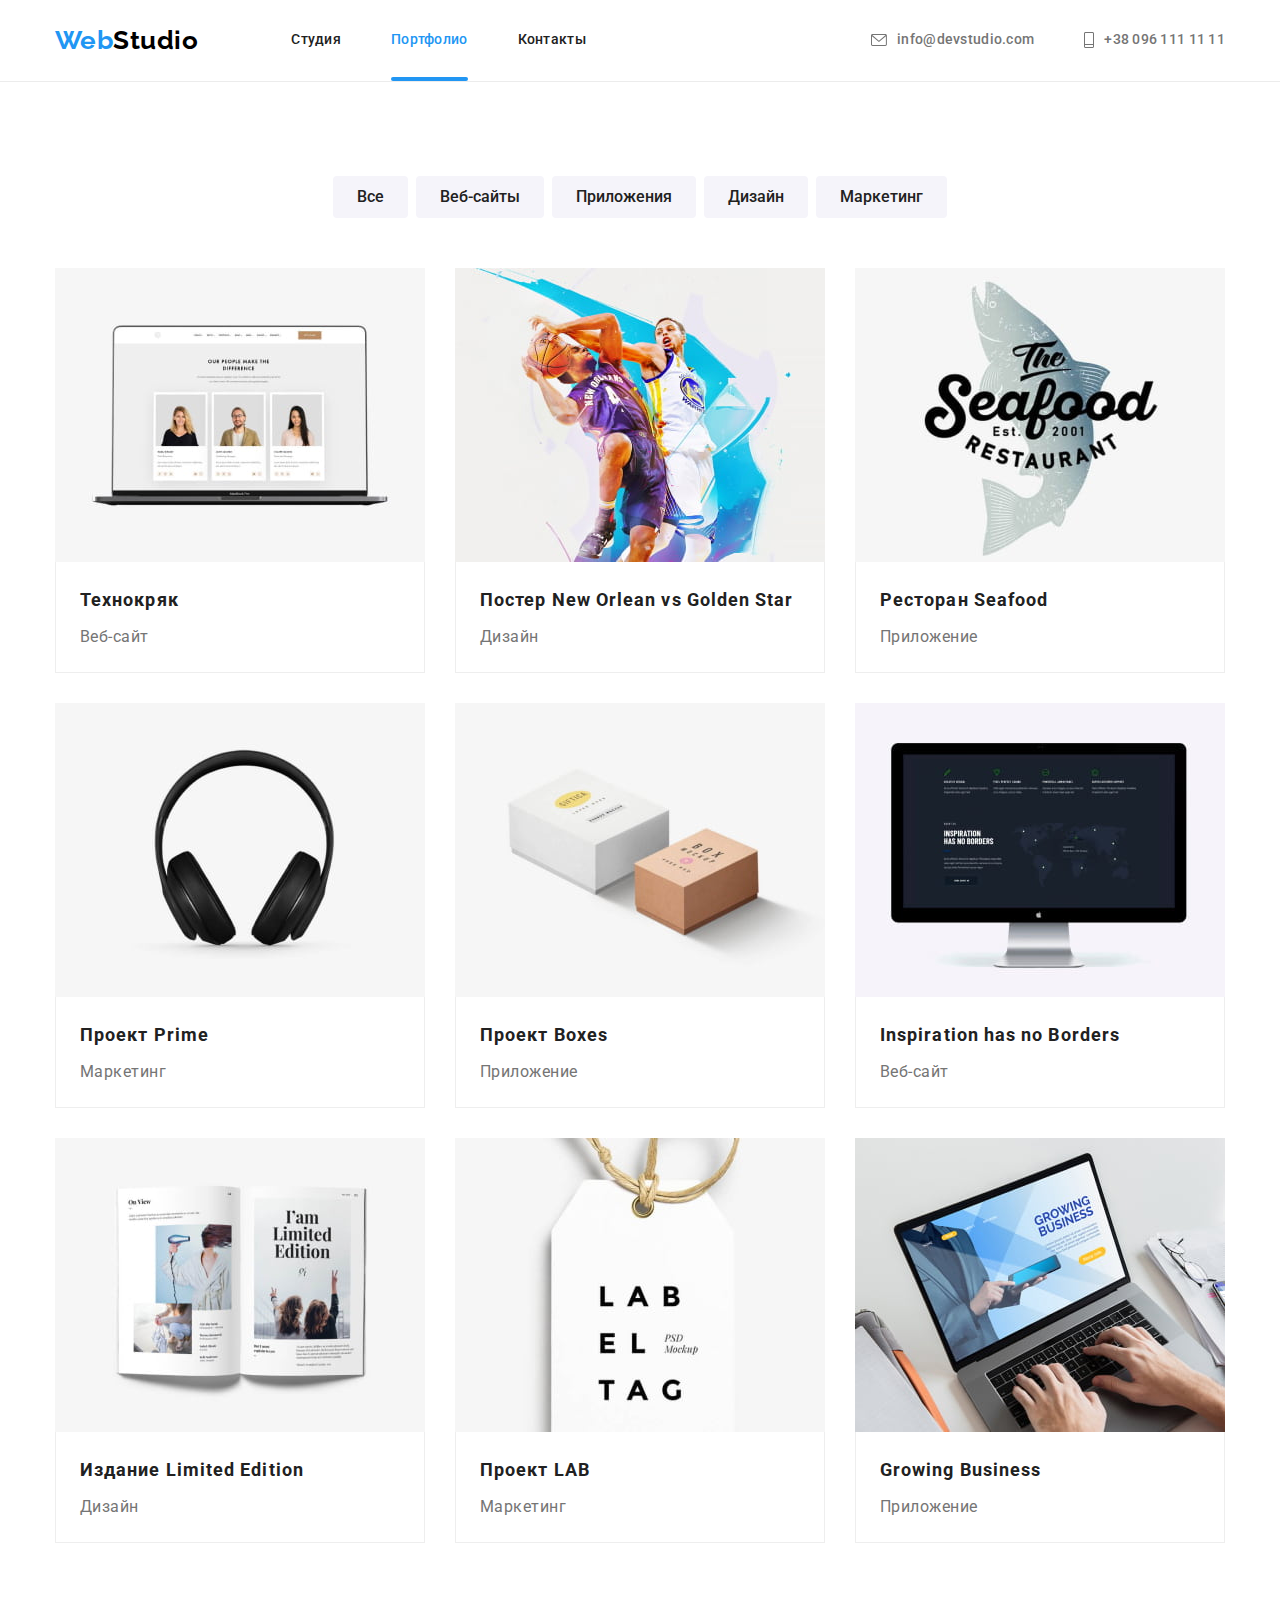
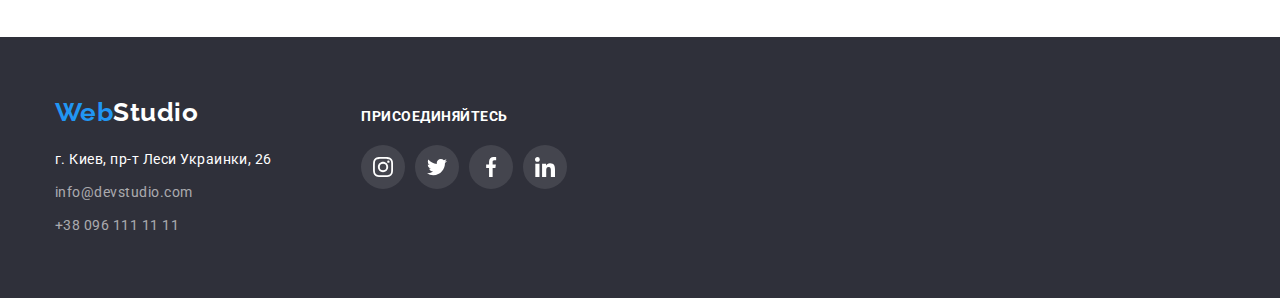
==== portfolio.html @ 6e05fd4c "Initial commit" ====
<!DOCTYPE html>
<html lang="ru">
<head>
    <meta charset="UTF-8">
    <meta http-equiv="X-UA-Compatible" content="IE=edge">
    <meta name="viewport" content="width=device-width, initial-scale=1.0">
    <title>WebStudio</title>
    <link rel="preconnect" href="https://fonts.googleapis.com">
    <link rel="preconnect" href="https://fonts.gstatic.com" crossorigin>
    <link href="https://fonts.googleapis.com/css2?family=Raleway:wght@700&family=Roboto:wght@400;500;700;900&display=swap" rel="stylesheet">
    <link rel="stylesheet" href="https://cdnjs.cloudflare.com/ajax/libs/modern-normalize/1.1.0/modern-normalize.min.css">
    <link rel="stylesheet" href="./css/styles.css">
</head>
<body>
    <header>
        <div class="container">
            <div class="main-nav">
                <nav class="nav-site">
                    <a href="./index.html" class="logo logo-header"><span class="accent">Web</span>Studio</a>
                    <ul class="nav-list">
                        <li class="nav-item"><a href="./index.html" class="nav-link">Студия</a></li>
                        <li class="nav-item"><a href="./portfolio.html" class="nav-link current">Портфолио</a></li>
                        <li class="nav-item"><a href="" class="nav-link">Контакты</a></li>
                    </ul>
                </nav>
                <ul class="auth-nav">
                    <li class="auth-item">
                        <a href="mailto:info@devstudio.com" class="auth-link" aria-label="Письмо с конвертом">
                            <svg class="header-icon" width="16" height="12">
                                <use href="./images/icons.svg#icon-letter"></use>
                            </svg>
                            info@devstudio.com</a>
                    </li>
                    <li class="auth-item">
                        <a href="tel:+380961111111" class="auth-link" aria-label="Телефон">
                            <svg class="header-icon" width="10" height="16">
                                <use href="./images/icons.svg#icon-telephone"></use>
                            </svg>
                            +38 096 111 11 11</a>
                    </li>
                </ul>
            </div>
        </div>
    </header>
    <main>
        <!-- project section -->
        <section class="section">
            <div class="container">
                <h1 class="hidden">Наши проекты</h1>
                <div class="filter-box">
                    <ul class="filter-list">
                        <li class="filter-item">
                            <button type="button" class="filter active">Все</button>
                        </li>
                        <li class="filter-item">
                            <button type="button" class="filter">Веб-сайты</button>
                        </li>
                        <li class="filter-item">
                            <button type="button" class="filter">Приложения</button>
                        </li>
                        <li class="filter-item">
                            <button type="button" class="filter">Дизайн</button>
                        </li>
                        <li class="filter-item">
                            <button type="button" class="filter">Маркетинг</button>
                        </li>
                    </ul>
                </div>
                <div class="projects">
                    <ul class="projects-list">
                        <li class="projects-item">
                                <a href="" class="projects-item-link">
                                    <div class="project-wrapper">
                                        <img class="project-img" src="./images/project1.jpg" width="370" height="294" alt="Веб-сайт">
                                        <div class="project-overlay">
                                            <p class="project-hover-text">Ресурс предлагает комплексные предложения с разным уровнем функционала и сервисов.
                                                Все это позволит посетителю получить исчерпывающие сведения о компании или частном лице.</p>
                                        </div>
                                    </div>
                                    <div class="project-description">
                                        <h2 class="project">Технокряк</h2>
                                        <p class="project-text">Веб-сайт</p>
                                    </div>
                                </a>
                        </li>
                        <li class="projects-item">
                                <a href="" class="projects-item-link">
                                    <div class="project-wrapper">
                                        <img class="project-img" src="./images/project2.jpg" width="370" height="294" alt="2 баскетболиста с мячом">
                                        <div class="project-overlay">
                                            <p class="project-hover-text">Ресурс предлагает комплексные предложения с разным уровнем функционала и сервисов.
                                                Все это позволит посетителю получить исчерпывающие сведения о компании или частном лице.</p>
                                        </div>
                                    </div>
                                    <div class="project-description">
                                        <h2 class="project">Постер New Orlean vs Golden Star</h2>
                                        <p class="project-text">Дизайн</p>
                                    </div>
                                </a>
                        </li>
                        <li class="projects-item">
                                <a href="" class="projects-item-link">
                                    <div class="project-wrapper">
                                        <img class="project-img" src="./images/project3.jpg" width="370" height="294" alt="Логотип ресторана Seafood">
                                        <div class="project-overlay">
                                            <p class="project-hover-text">Ресурс предлагает комплексные предложения с разным уровнем функционала и сервисов.
                                                Все это позволит посетителю получить исчерпывающие сведения о компании или частном лице.</p>
                                        </div>
                                    </div>
                                    <div class="project-description">
                                        <h2 class="project">Ресторан Seafood</h2>
                                        <p class="project-text">Приложение</p>
                                    </div>
                                </a>
                        </li>
                        <li class="projects-item">
                                <a href="" class="projects-item-link">
                                    <div class="project-wrapper">
                                        <img class="project-img" src="./images/project4.jpg" width="370" height="294" alt="Наушники">
                                        <div class="project-overlay">
                                            <p class="project-hover-text">Ресурс предлагает комплексные предложения с разным уровнем функционала и сервисов.
                                                Все это позволит посетителю получить исчерпывающие сведения о компании или частном лице.</p>
                                        </div>
                                    </div>
                                    <div class="project-description">
                                        <h2 class="project">Проект Prime</h2>
                                        <p class="project-text">Маркетинг</p>
                                    </div>
                                </a>
                        </li>
                        <li class="projects-item">
                                <a href="" class="projects-item-link">
                                    <div class="project-wrapper">
                                        <img class="project-img" src="./images/project5.jpg" width="370" height="294" alt=" 2 небольшие коробки">
                                        <div class="project-overlay">
                                            <p class="project-hover-text">Ресурс предлагает комплексные предложения с разным уровнем функционала и сервисов.
                                                Все это позволит посетителю получить исчерпывающие сведения о компании или частном лице.</p>
                                        </div>
                                    </div>
                                    <div class="project-description">
                                        <h2 class="project">Проект Boxes</h2>
                                        <p class="project-text">Приложение</p>
                                    </div>
                                </a>
                        </li>
                        <li class="projects-item">
                                <a href="" class="projects-item-link">
                                    <div class="project-wrapper">
                                        <img class="project-img" src="./images/project6.jpg" width="370" height="294" alt="Монитор с вкладкой сайта">
                                        <div class="project-overlay">
                                            <p class="project-hover-text">Ресурс предлагает комплексные предложения с разным уровнем функционала и сервисов.
                                                Все это позволит посетителю получить исчерпывающие сведения о компании или частном лице.</p>
                                        </div>
                                    </div>
                                    <div class="project-description">
                                        <h2 class="project">Inspiration has no Borders</h2>
                                        <p class="project-text">Веб-сайт</p>
                                    </div>
                                </a>
                        </li>
                        <li class="projects-item">
                                <a href="" class="projects-item-link">
                                    <div class="project-wrapper">
                                        <img class="project-img" src="./images/project7.jpg" width="370" height="294" alt="Журнал">
                                        <div class="project-overlay">
                                            <p class="project-hover-text">Ресурс предлагает комплексные предложения с разным уровнем функционала и сервисов.
                                                Все это позволит посетителю получить исчерпывающие сведения о компании или частном лице.</p>
                                        </div>
                                    </div>
                                    <div class="project-description">
                                        <h2 class="project">Издание Limited Edition</h2>
                                        <p class="project-text">Дизайн</p>
                                    </div>
                                </a>
                        </li>
                        <li class="projects-item">
                                <a href="" class="projects-item-link">
                                    <div class="project-wrapper">
                                        <img class="project-img" src="./images/project8.jpg" width="370" height="294" alt="Этикетка Lab El Tag">
                                        <div class="project-overlay">
                                            <p class="project-hover-text">Ресурс предлагает комплексные предложения с разным уровнем функционала и сервисов.
                                                Все это позволит посетителю получить исчерпывающие сведения о компании или частном лице.</p>
                                        </div>
                                    </div>
                                    <div class="project-description">
                                        <h2 class="project">Проект LAB</h2>
                                        <p class="project-text">Маркетинг</p>
                                    </div>
                                </a>
                        </li>
                        <li class="projects-item">
                                <a href="" class="projects-item-link">
                                    <div class="project-wrapper">
                                        <img class="project-img" src="./images/project9.jpg" width="370" height="294" alt="Ноутбук с вкладкой приложения">
                                        <div class="project-overlay">
                                            <p class="project-hover-text">Ресурс предлагает комплексные предложения с разным уровнем функционала и сервисов.
                                                Все это позволит посетителю получить исчерпывающие сведения о компании или частном лице.</p>
                                        </div>
                                    </div>
                                    <div class="project-description">
                                        <h2 class="project">Growing Business</h2>
                                        <p class="project-text">Приложение</p>
                                    </div>
                                </a>
                        </li>
                    </ul>
                </div>
            </div>

        </section>

    </main>
    <footer class="footer-site">
        <div class="container">
            <div class="footer-wrapper">
                <div class="footer-address">
                    <a href="./index.html" class="logo logo-footer"><span class="accent">Web</span>Studio</a>
                    <address>
                        <ul class="contacts">
                            <li class="contacts-item"><a href="" class="contacts-link real-address">г. Киев, пр-т Леси
                                    Украинки, 26</a></li>
                            <li class="contacts-item"><a href="mailto:info@devstudio.com"
                                    class="contacts-link">info@devstudio.com</a></li>
                            <li class="contacts-item"><a href="tel:+380961111111" class="contacts-link">+38 096 111 11
                                    11</a></li>
                        </ul>
                    </address>
                </div>
                <div class="footer-social">
                    <h3 class="social-title">Присоединяйтесь</h3>
                    <ul class="social-list flex">
                        <li class="social-item">
                            <a href="" class="social-link color" aria-label="Инстаграм">
                                <svg class="social-icon color">
                                    <use href="./images/icons.svg#icon-instagram"></use>
                                </svg>
                            </a>
                        </li>
                        <li class="social-item">
                            <a href="" class="social-link color" aria-label="Твиттер">
                                <svg class="social-icon color">
                                    <use href="./images/icons.svg#icon-twitter"></use>
                                </svg>
                            </a>
                        </li>
                        <li class="social-item">
                            <a href="" class="social-link color" aria-label="Фейсбук">
                                <svg class="social-icon color">
                                    <use href="./images/icons.svg#icon-facebook"></use>
                                </svg>
                            </a>
                        </li>
                        <li class="social-item">
                            <a href="" class="social-link color" aria-label="ЛинкедИн">
                                <svg class="social-icon color">
                                    <use href="./images/icons.svg#icon-linkedin"></use>
                                </svg>
                            </a>
                        </li>
                    </ul>
                </div>
            </div>
        </div>
    </footer>
</body>
</html>
---- css/styles.css ----
:root{
    --accent-color: #2196F3;
    --primary-text-color: #212121;
    --secondary-text-color:#757575;
    --second-accent-color: #FFFFFF;
    --animation-movement: cubic-bezier(0.4, 0, 0.2, 1);

}
body{
    margin: 0;
    /* padding-top: 82px; */

    font-family: 'Roboto', sans-serif;
    letter-spacing: 0.03em;
    font-size: 16px;
    color: var(--primary-text-color)
}
h1,h2,h3,h4{
    margin: 0;
    padding: 0;
}
ul {
    margin: 0;
    padding: 0;
    list-style: none;
}

p{
    margin: 0;
    padding: 0;
}

a {
    text-decoration: none;
}

.container{
    max-width: 1200px;
    margin: 0 auto;
    padding: 0 15px;
}
.section{
    padding-bottom: 94px;
    padding-top: 94px;
}
.no-padding{
    padding-top: 0;
}

header{
    /* position: fixed;
    top: 0;
    left: 0;
    z-index: 2; */

    width: 100%;
    min-height: 82px;
    border-bottom: 1px solid #ECECEC;

    background-color: var(--second-accent-color);
}
/* logo */
.logo{
    margin-right: 93px;

    font-family: 'Raleway';
    font-weight: 700;
    font-size: 26px;
    line-height: 1.19;
    color: var(--second-accent-color);
}
.logo.logo-header{
    color: #000000;
    padding-top: 24px;
    padding-bottom: 24px;

}

.logo-footer{
    display: inline-block;
    margin-bottom: 20px;

}

.accent{
    color: var(--accent-color);
}

.nav-link.current{
    position: relative;
}

.nav-link.current::after{
    content: "";
    position: absolute;
    left: 0;
    bottom: -1px;
    
    display: block;
    width: 100%;
    height: 4px;
    border-radius: 2px;

    background-color: var(--accent-color);

}
/* nav section */

.main-nav{
    display: flex;
    align-items: center;

}

.nav-site{
    display: flex;
    align-items: inherit;
}

.nav-list{
    display: flex;
}
.nav-item:not(:last-child){
    margin-right: 50px;
}

.nav-link {
    display: block;
    padding-top: 32px;
    padding-bottom: 32px;

    font-weight: 500;
    font-size: 14px;
    line-height: 1.14;
    letter-spacing: 0.02em;
    color: var(--primary-text-color);

    transition: color 250ms var(--animation-movement);
}

.nav-link:hover,
.nav-link:focus{
    color: var(--accent-color);
}

.nav-link.current{
    color: var(--accent-color);
}

.auth-nav{
    display: flex;
    margin-left: auto;
}

.auth-item{
    display: flex;
}

.auth-item:not(:last-child){
    margin-right: 50px;
}

.auth-link{
    display: flex;
    align-items: center;
    padding-top: 32px;
    padding-bottom: 32px;

    font-weight: 500;
    font-size: 14px;
    line-height: 1.14;
    letter-spacing: 0.02em;
    color: var(--secondary-text-color);

    transition: color 250ms var(--animation-movement);
}
.auth-link:hover,
.auth-link:focus{
    color: var(--accent-color);
}

.auth-link:hover .header-icon,
.auth-link:focus .header-icon {
    fill: var(--accent-color);
}

.header-icon{
    margin-right: 10px;

    fill: #757575;
}

/* hero section */
.hero{
    padding-top: 200px;
    padding-bottom: 200px;

    text-align: center;
}
.hero-title{
    margin: 0 auto 30px auto;
    max-width: 696px;

    font-weight: 900;
    font-size: 44px;
    line-height: 1.36;
    letter-spacing: 0.06em;
    text-transform: uppercase;
    color: var(--second-accent-color);
}
.hero-button{

    border-radius: 4px;
    border-color: transparent;
    padding: 10px 32px;
    min-width: 200px;

    font-family: inherit;
    font-weight: 700;
    font-size: 16px;
    line-height: 1.88;
    text-align: center;
    letter-spacing: 0.06em;
    cursor: pointer;
    color: var(--second-accent-color);
    background-color: var(--accent-color);
    box-shadow: none;

    transition: background-color 250ms var(--animation-movement);
}

.hero-button:hover,
.hero-button:focus{
    background-color: #146cb4;

}

.hero-img{
    height: 600px;
    max-width: 1600px;
    margin: 0 auto;

    background-color: #2F303A;
    background-image: linear-gradient(to right, rgba(47, 48, 58, 0.4), rgba(47, 48, 58, 0.4)),
     url(../images/hero-img.jpg);
    background-position: center;
    background-size: cover;
    background-repeat: no-repeat;

}

/* advantages section */
.hidden{
    position: absolute;
    white-space: nowrap;
    width: 1px;
    height: 1px;
    overflow: hidden;
    border: 0;
    padding: 0;
    clip: rect(0 0 0 0);
    clip-path: inset(50%);
    margin: -1px;
}

.advantages-list{
    display: flex;
}

.advantages-item{
    max-width: 270px;
}

.advantages-item:not(:last-child){
    margin-right: 30px;
}

/* .advantages-item::before{
    content: "";
    display: block;
    margin-bottom: 30px;
    height: 120px;
    background-color: #F5F4FA;
    background-position: center;
    background-repeat: no-repeat;
    background-size: 70px;
} */

/* .advantages-item:nth-child(1)::before{
    background-image: url(../images/antenna\ 1.svg);
}

.advantages-item:nth-child(2)::before {
    background-image: url(../images/clock\ 1.svg);
}

.advantages-item:nth-child(3)::before {
    background-image: url(../images/diagram\ 1.svg);
}

.advantages-item:nth-child(4)::before {
    background-image: url(../images/astronaut\ 1.svg);
} */

.advantages-element{
    display: flex;
    justify-content: center;
    align-items: center;
    height: 120px;
    margin-bottom: 30px;
    border-radius: 4px;

    background-color: #F5F4FA;
    color: var(--primary-text-color);
}

.advantages-icon{
    fill: currentColor;
}

.advantages-title{
    margin-bottom: 10px;

    font-weight: 700;
    font-size: 14px;
    line-height: 1.14;
    text-transform: uppercase;
}

.advantages p{
    font-size: 14px;
    line-height: 1.71;
    color: var(--secondary-text-color);
}
/* our workss section */
.title{
    margin-bottom: 50px;

    font-weight: 700;
    font-size: 36px;
    line-height: 1.16;
    text-align: center;
}

.img-wrapper {
    position: relative;
}

.title-box{
    position: absolute;
    bottom: 0;

    display: flex;
    justify-content: center;
    align-items: center;
    height: 70px;
    width: 100%;

    background-image: linear-gradient(rgba(47, 48, 58, 0.8), rgba(47, 48, 58, 0.8));
}

.works-title{
    color: var(--second-accent-color);
    text-transform: uppercase;
    font-size: 14px;
    line-height: 1.14;
    text-align: center;
}

.works{
    display: flex;
}

.works-item:not(:last-child){
    margin-right: 30px;

}

.img-wrapper img{
    display: block;
    width: 100%;
}
/* team section */
.wrapper{
    box-shadow: 0px 1px 3px rgba(0, 0, 0, 0.12),
    0px 1px 1px rgba(0, 0, 0, 0.14),
    0px 2px 1px rgba(0, 0, 0, 0.2);
    border-radius: 0px 0px 4px 4px;
}

.team{
    background-color: #F5F4FA;
}

.team-list{
    display: flex;
}

.team-item:not(:last-child){
    margin-right: 30px;

}

.card{
    padding: 30px 0;

    text-align: center;
    background-color: var(--second-accent-color);
    border-bottom-left-radius: 4px;
    border-bottom-right-radius: 4px;
}

.team-photo{
    display: block;
}

.team-name{
    margin-bottom: 10px;

    font-weight: 500;
    font-size: 16px;
    line-height: 1.18;
}

.team p{
    margin-bottom: 16px;

    font-size: 16px;
    line-height: 1.18;
    color: var(--secondary-text-color);
}

.social-list{
    display: flex;
    justify-content: center;
}

.social-item:not(:last-child) {
    margin-right: 10px;
}

.social-link{
    display: flex;
    justify-content: center;
    align-items: center;

    width: 44px;
    height: 44px;
    border-radius: 50%;
    border: transparent;

    transition: background-color 250ms var(--animation-movement);
}

.social-link:hover,
.social-link:focus{
    background-color: var(--accent-color);

}

.social-icon{
    width: 20px;
    height: 20px;

    fill: #AFB1B8;

    transition: fill 250ms var(--animation-movement);

}

.social-link:hover .social-icon,
.social-link:focus .social-icon{
    fill: var(--second-accent-color);
}

/* clients section */
.clients-list{
    display: flex;
}

.clients-item:not(:last-child){
    margin-right: 30px;
}

.clients-link{
    display: flex;
    justify-content: center;
    align-items: center;
    width: 170px;
    height: 92px;

    border: 1px solid #AFB1B8;
    border-radius: 4px;
    transition: border-color 250ms var(--animation-movement);
}

.clients-link:hover,
.clients-link:focus{
    border-color: var(--accent-color);
}

.clients-link:hover .clients-icon,
.clients-link:focus .clients-icon{
    fill: var(--accent-color);
}

.clients-icon{
    width: 106px;
    height: 60px;

    fill: #AFB1B8;

    transition: fill 250ms var(--animation-movement);
}

/* footer */
.footer-site{
    padding-top: 60px;
    padding-bottom: 60px;

    background-color: #2F303A;
}

.contacts-item:not(:last-child){
    margin-bottom: 9px;
}

.footer-wrapper{
    display: flex;
    align-items: baseline;
}

.footer-address{
    margin-right: 70px;
}
.social-title{
    margin-bottom: 20px;
    
    color: var(--second-accent-color);
    text-transform: uppercase;
    font-size: 14px;
    line-height: 1.14;
}

.social-list.flex{
    justify-content: space-between;
}

.social-link.color{
    background-color: rgba(255, 255, 255, 0.1);

    transition: background-color 250ms var(--animation-movement);
}

.social-link.color:hover,
.social-link.color:focus{
    background-color: var(--accent-color);
}

.social-icon.color{
    fill: var(--second-accent-color);
}

.contacts-link{
    display: inline-block;

    font-weight: 400;
    font-size: 14px;
    line-height: 1.71;
    font-style: normal;
    color: rgba(100%, 100%, 100%, 60%);

    transition: color 250ms var(--animation-movement);
}
.contacts-link.real-address{
    color: #FFFFFF;
}
.contacts-link:hover,
.contacts-link:focus{
    color: var(--accent-color);

}
/* portfolio page */
.filter-box{
    margin-bottom: 50px;
}

.filter-list{
    display: flex;
    justify-content: center;
}

.filter-item:not(:last-child){
    margin-right: 8px;

}
.filter{
    border-radius: 4px;
    border-color: transparent;
    padding: 6px 22px;


    font-family: inherit;
    font-weight: 500;
    font-size: 16px;
    line-height: 1.62;
    text-align: center;
    cursor: pointer;
    color: var(--primary-text-color);
    background-color: #F5F4FA;

    transition: background-color 250ms var(--animation-movement),
     color 250ms var(--animation-movement),
     box-shadow 250ms var(--animation-movement);
}
.filter:hover,
.filter:focus{
    background-color: var(--accent-color);
    color: var(--second-accent-color);
    box-shadow: 0px 3px 1px rgba(0, 0, 0, 0.1),
        0px 1px 2px rgba(0, 0, 0, 0.08),
        0px 2px 2px rgba(0, 0, 0, 0.12);
}


/* project section */
.projects-list{
    display: flex;
    flex-wrap: wrap;
    /* background-color: aqua; */
}

.projects-item{
    /* width: 370px; */
    width: calc((100% - 60px)/3);
    margin-right: 30px;
    margin-bottom: 30px;

    transition: box-shadow 250ms var(--animation-movement);
}

.projects-item:nth-child(3n){
    margin-right: 0;

}

.projects-item:nth-last-child(-n + 3){
    margin-bottom: 0;
}

.projects-item:hover,
.projects-item:focus{
    box-shadow: 0px 1px 1px rgba(0, 0, 0, 0.12),
        0px 4px 4px rgba(0, 0, 0, 0.06),
        1px 4px 6px rgba(0, 0, 0, 0.16);;
}

.project-img{
    display: block;
}

.project-description{
    padding: 20px 24px;
    border: 1px solid #EEEEEE;
    border-top: none;

    background-color: var(--second-accent-color);
}

.project{
    margin-bottom: 4px;

    font-weight: 700;
    font-size: 18px;
    line-height: 2;
    letter-spacing: 0.06em;
    color: var(--primary-text-color);
}

.project-text{
    font-size: 16px;
    line-height: 1.88;
    color: var(--secondary-text-color);
}

.project-wrapper{
    position: relative;
    overflow: hidden;
}

.project-overlay{
    position: absolute;
    top: 0;
    left: 0;

    display: block;
    width: 100%;
    height: 100%;

    background-color: rgba(33, 150, 243, 0.9);
    opacity: 0;
    

    transform: translateY(+100%);
    transition: opacity 250ms var(--animation-movement),
     transform 250ms var(--animation-movement);

}

.projects-item-link{
    display: block;
}


.projects-item-link:hover .project-overlay,
.projects-item-link:focus .project-overlay{
    opacity: 1;
    transform: translate(0);
}

.project-hover-text{
    position: absolute;
    top: 0;
    left: 0;
    padding: 63px 24px;

    width: 100%;
    height: 100%;

    font-weight: 400;
    font-size: 18px;
    line-height: 1.56;
    color: var(--second-accent-color);
    opacity: 0;
}

.projects-item-link:hover .project-hover-text,
.projects-item-link:focus .project-hover-text{
    opacity: 1;
}

.backdrop{
    position: fixed;
    top: 0;
    left: 0;
    /* z-index: 3; */

    width: 100%;
    height: 100%;
    background-color: rgba(0, 0, 0, 0.2);
    opacity: 1;
    visibility: visible;

    transition: opacity 250ms var(--animation-movement),
     visibility 250ms var(--animation-movement);
}

.backdrop.is-hidden{
    opacity: 0;
    pointer-events: none; 
    visibility: hidden;
}

.backdrop.is-hidden .modal{
    transform: translate(-50%, -50%) scale(1.1);
}

.modal{
    position: absolute;
    top: 50%;
    left: 50%;

    min-width: 528px;
    min-height: 581px;

    background-color: var(--second-accent-color);
    box-shadow: 0px 1px 3px rgba(0, 0, 0, 0.12), 0px 1px 1px rgba(0, 0, 0, 0.14), 0px 2px 1px rgba(0, 0, 0, 0.2);
    border-radius: 4px;
    transform: translate(-50%, -50%) scale(1);

    transition: transform 250ms var(--animation-movement);
}

.btn-close{
    position: absolute;
    top: 0;
    right: 0;

    display: flex;
    justify-content: center;
    align-items: center;
    width: 30px;
    height: 30px;
    margin-top: 8px;
    margin-right: 8px;

    background-color: var(--second-accent-color);
    border-radius: 50%;
    border-color: rgba(0, 0, 0, 0.102);
    cursor: pointer;

}

.modal-icon{

    width: 11px;
    height: 11px;

    transition: fill 250ms var(--animation-movement);
}


.btn-close:hover .modal-icon,
.btn-close:focus .modal-icon{
    fill: var(--accent-color);
}
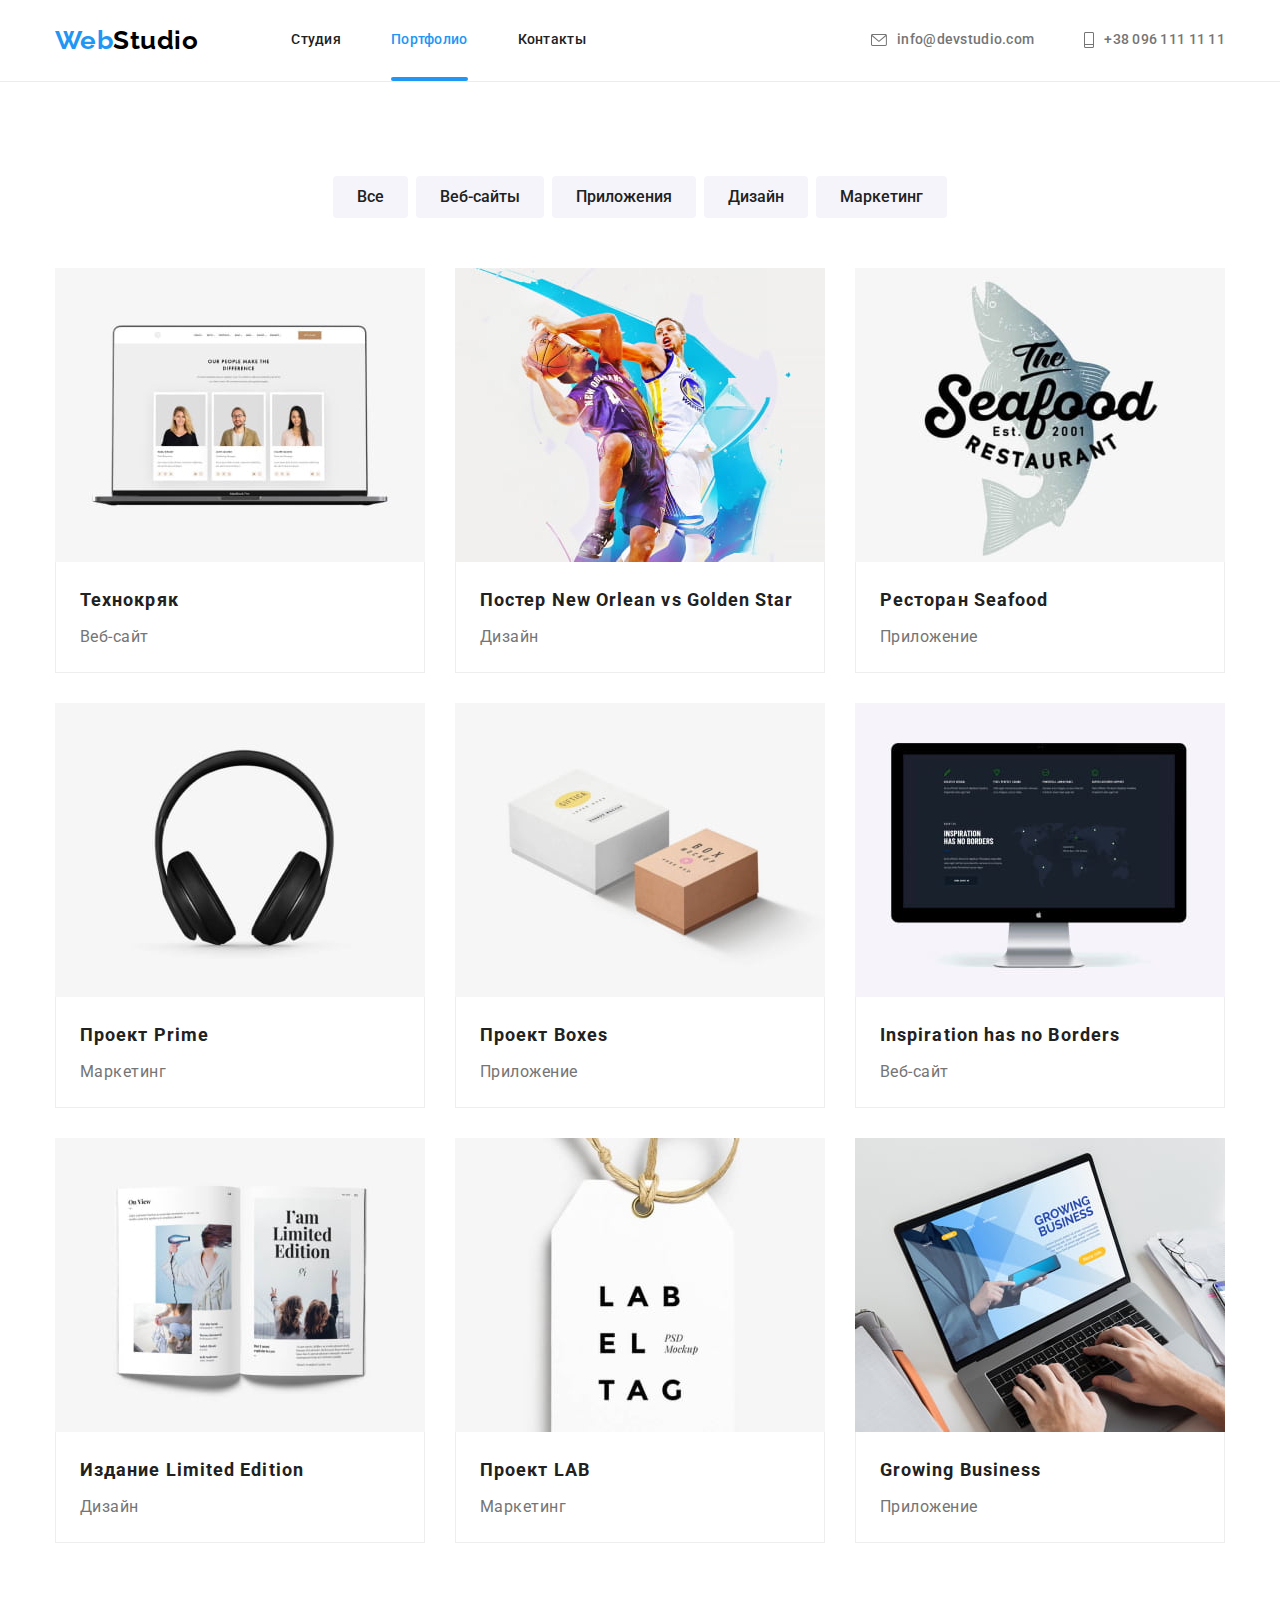
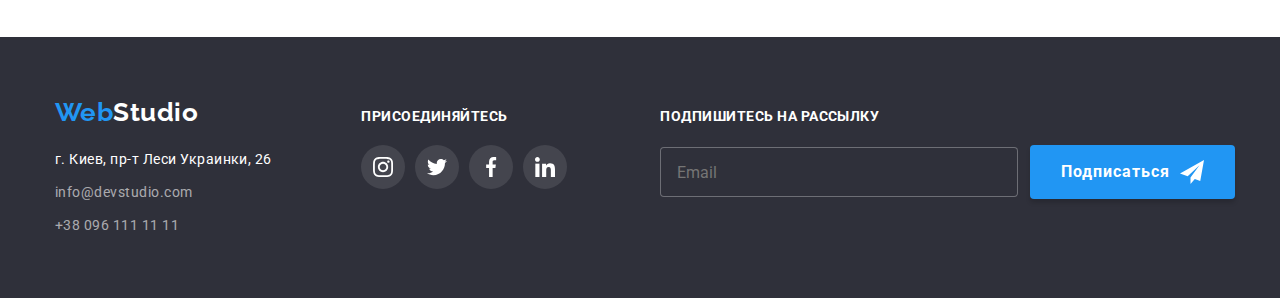
==== commit efa09216: "HW 06" ====
--- a/portfolio.html
+++ b/portfolio.html
@@ -259,6 +259,19 @@
                         </li>
                     </ul>
                 </div>
+                <div class="mailing-list">
+                    <h3 class="social-title">Подпишитесь на рассылку</h3>
+                    <form class="footer-form">
+                        <label for="footer-input"><span class="footer-label">Email</span></label>
+                        <input class="footer-input" id="footer-input" type="email" name="email" placeholder="Email">
+                        <button class="footer-button" type="submit">
+                            Подписаться
+                            <svg class="icon-send">
+                                <use href="./images/icons.svg#icon-send"></use>
+                            </svg>
+                        </button>
+                    </form>
+                </div>
             </div>
         </div>
     </footer>
--- a/css/styles.css
+++ b/css/styles.css
@@ -13,7 +13,7 @@
     font-family: 'Roboto', sans-serif;
     letter-spacing: 0.03em;
     font-size: 16px;
-    color: var(--primary-text-color)
+    color: var(--primary-text-color);
 }
 h1,h2,h3,h4{
     margin: 0;
@@ -224,9 +224,10 @@
     cursor: pointer;
     color: var(--second-accent-color);
     background-color: var(--accent-color);
-    box-shadow: none;
-
-    transition: background-color 250ms var(--animation-movement);
+    box-shadow: 0px 4px 4px rgba(0, 0, 0, 0.15);
+
+    transition: background-color 250ms var(--animation-movement),
+                box-shadow 250ms var(--animation-movement);
 }
 
 .hero-button:hover,
@@ -527,11 +528,16 @@
 
 .footer-wrapper{
     display: flex;
+    justify-content: space-between;
     align-items: baseline;
 }
 
 .footer-address{
     margin-right: 70px;
+}
+
+.footer-social{
+    margin-right: 93px;
 }
 .social-title{
     margin-bottom: 20px;
@@ -578,7 +584,86 @@
 .contacts-link:hover,
 .contacts-link:focus{
     color: var(--accent-color);
-
+}
+
+.footer-form{
+    display: flex;
+    align-items: center;
+}
+
+.footer-label{
+    position: absolute;
+    width: 1;
+    height: 1;
+    margin: -1px;
+    border: 0;
+    padding: 0;
+    clip: rect(0 0 0 0);
+    overflow: hidden;
+}
+
+
+.footer-button{
+    display: flex;
+    align-items: center;
+    border-radius: 4px;
+    border-color: transparent;
+    padding: 10px 29px;
+    margin-left: 12px;
+    min-width: 200px;
+    
+    font-family: inherit;
+    font-weight: 700;
+    font-size: 16px;
+    line-height: 1.88;
+    text-align: center;
+    letter-spacing: 0.06em;
+    cursor: pointer;
+    color: var(--second-accent-color);
+    background-color: var(--accent-color);
+    box-shadow: 0px 4px 4px rgba(0, 0, 0, 0.15);
+    
+    transition: background-color 250ms var(--animation-movement),
+                box-shadow 250ms var(--animation-movement);
+}
+
+.footer-button:hover,
+.footer-button:focus{
+    background: #188CE8;
+}
+
+.icon-send{
+    width: 24px;
+    height: 24px;
+    margin-left: 10px;
+
+}
+
+.footer-input{
+    display: block;
+    height: 50px;
+    width: 358px;
+        
+    padding: 15px 16px;
+    background-color: #2F303A;
+    border: 1px solid rgba(255, 255, 255, 0.3);
+    box-shadow:(0px 4px 4px rgba(0, 0, 0, 0.15));
+    border-radius: 4px;
+    outline: transparent;
+
+    transition: border-color 250ms var(--animation-movement);
+}
+
+.footer-input::placeholder{
+    font-style: normal;
+    font-weight: 400;
+    font-size: 16px;
+    line-height: 1.25;
+}
+
+.footer-input:focus-within{
+    color: var(--second-accent-color);
+    border-color: var(--accent-color);
 }
 /* portfolio page */
 .filter-box{
@@ -636,7 +721,6 @@
     margin-right: 30px;
     margin-bottom: 30px;
 
-    transition: box-shadow 250ms var(--animation-movement);
 }
 
 .projects-item:nth-child(3n){
@@ -648,12 +732,6 @@
     margin-bottom: 0;
 }
 
-.projects-item:hover,
-.projects-item:focus{
-    box-shadow: 0px 1px 1px rgba(0, 0, 0, 0.12),
-        0px 4px 4px rgba(0, 0, 0, 0.06),
-        1px 4px 6px rgba(0, 0, 0, 0.16);;
-}
 
 .project-img{
     display: block;
@@ -703,12 +781,22 @@
 
     transform: translateY(+100%);
     transition: opacity 250ms var(--animation-movement),
-     transform 250ms var(--animation-movement);
+                transform 250ms var(--animation-movement);
 
 }
 
 .projects-item-link{
     display: block;
+    box-shadow: none;
+
+    transition: box-shadow 250ms var(--animation-movement);
+}
+
+.projects-item-link:hover,
+.projects-item-link:focus{
+    box-shadow: 0px 1px 1px rgba(0, 0, 0, 0.12),
+                0px 4px 4px rgba(0, 0, 0, 0.06),
+                1px 4px 6px rgba(0, 0, 0, 0.16);
 }
 
 
@@ -739,6 +827,7 @@
     opacity: 1;
 }
 
+/* backdrop */
 .backdrop{
     position: fixed;
     top: 0;
@@ -752,7 +841,7 @@
     visibility: visible;
 
     transition: opacity 250ms var(--animation-movement),
-     visibility 250ms var(--animation-movement);
+                visibility 250ms var(--animation-movement);
 }
 
 .backdrop.is-hidden{
@@ -772,6 +861,7 @@
 
     min-width: 528px;
     min-height: 581px;
+    padding: 40px;
 
     background-color: var(--second-accent-color);
     box-shadow: 0px 1px 3px rgba(0, 0, 0, 0.12), 0px 1px 1px rgba(0, 0, 0, 0.14), 0px 2px 1px rgba(0, 0, 0, 0.2);
@@ -809,8 +899,194 @@
     transition: fill 250ms var(--animation-movement);
 }
 
-
 .btn-close:hover .modal-icon,
 .btn-close:focus .modal-icon{
     fill: var(--accent-color);
+}
+/* modal form */
+
+.modal-title{
+    margin-bottom: 12px;
+    font-size: 20px;
+    line-height: 1.15;
+    text-align: center;
+}
+
+
+.form-field{
+    position: relative;
+    margin-bottom: 10px;
+}
+
+.form-input {
+    display: block;
+    width: 100%;
+
+    padding: 11px 12px 11px 32px;
+    border: 1px solid rgba(33, 33, 33, 0.2);
+    border-radius: 4px;
+    outline: transparent;
+
+    transition: border-color 250ms var(--animation-movement);
+
+}
+
+.form-input:focus-within  {
+    border-color: var(--accent-color) ;
+}
+.form-field:focus-within .form-icon{
+    fill: var(--accent-color);
+}
+.form-label{
+    display: block;
+}
+
+.label-text{
+    display: block;
+    margin-bottom: 4px;
+
+    font-style: normal;
+    font-weight: 400;
+    font-size: 14px;
+    line-height: 1.16;
+    letter-spacing: 0.03em;
+    color: var(--secondary-text-color);
+}
+
+.agreements-text.label-text{
+    margin-bottom: 0;
+}
+
+.agreements-label{
+    display: flex;
+    align-items: center;
+
+    font-style: normal;
+    font-weight: 400;
+    font-size: 14px;
+    line-height: 1.71;
+    letter-spacing: 0.03em;
+    color: var(--secondary-text-color);
+}
+
+.form-link{
+    color: var(--accent-color);
+    text-decoration: underline;
+}
+
+.form-icon{
+    display: block;
+    position: absolute;
+    top: 50%;
+    left: 12px;
+    transform: translateY(-50%);
+
+    width: 18px; 
+    height: 18px;
+
+    transition: fill 250ms var(--animation-movement);
+}
+
+.textarea{
+    display: block;
+    width: 100%;
+    height: 120px;
+    padding: 12px 16px;
+    margin-bottom: 20px;
+
+    resize: none;
+    border: 1px solid rgba(33, 33, 33, 0.2);
+    border-radius: 4px;
+    outline: transparent;
+
+    transition: border-color 250ms var(--animation-movement);
+}
+
+.textarea::placeholder{
+    font-style: normal;
+    font-weight: 400;
+    font-size: 12px;
+    line-height: 1.16;
+    letter-spacing: 0.01em;
+    color: rgba(117, 117, 117, 0.5);
+}
+
+.textarea:focus-within{
+    border-color: var(--accent-color);
+}
+
+.checkbox {
+    display: flex;
+    align-items: center;
+    margin:0 12px 30px 12px;
+
+}
+.agreements{
+    display: flex;
+    align-items: center;
+}
+
+.agreements-input{
+    position: absolute;
+    width: 1px;
+    height: 1px;
+    margin: -1px;
+    border: 0;
+    padding: 0;
+    clip: rect(0 0 0 0);
+    overflow: hidden;
+}
+
+.agreements-icon{
+    display: inline-block;
+    width: 16px;
+    height: 15px;
+    margin-right: 7px;
+
+    border: 2px solid #000000;
+    border-radius: 2px;
+    box-shadow: 0px 4px 4px rgba(0, 0, 0, 0.25);
+
+    transition: border-color 250ms var(--animation-movement),
+                background-color 250ms var(--animation-movement),
+                fill 250ms var(--animation-movement);
+}
+
+
+.agreements-input:checked+.agreements-label .agreements-icon {
+    border-color: transparent;
+    background-color: var(--accent-color);
+    fill: var(--second-accent-color);
+}
+
+
+.modal-button{
+    display: block;
+    border-radius: 4px;
+    border-color: transparent;
+    padding: 10px 32px;
+    min-width: 200px;
+    margin: 0 auto;
+
+    font-family: inherit;
+    font-weight: 700;
+    font-size: 16px;
+    line-height: 1.88;
+    text-align: center;
+    letter-spacing: 0.06em;
+    cursor: pointer;
+    color: var(--second-accent-color);
+    background-color: var(--accent-color);
+    box-shadow: 0px 1px 3px rgba(0, 0, 0, 0.12),
+     0px 1px 1px rgba(0, 0, 0, 0.14),
+    0px 2px 1px rgba(0, 0, 0, 0.2);
+
+    transition: background-color 250ms var(--animation-movement),
+                box-shadow 250ms var(--animation-movement);
+}
+
+.modal-button:hover,
+.modal-button:focus{
+    background: #188CE8;
+    box-shadow: 0px 4px 4px rgba(0, 0, 0, 0.15);
 }